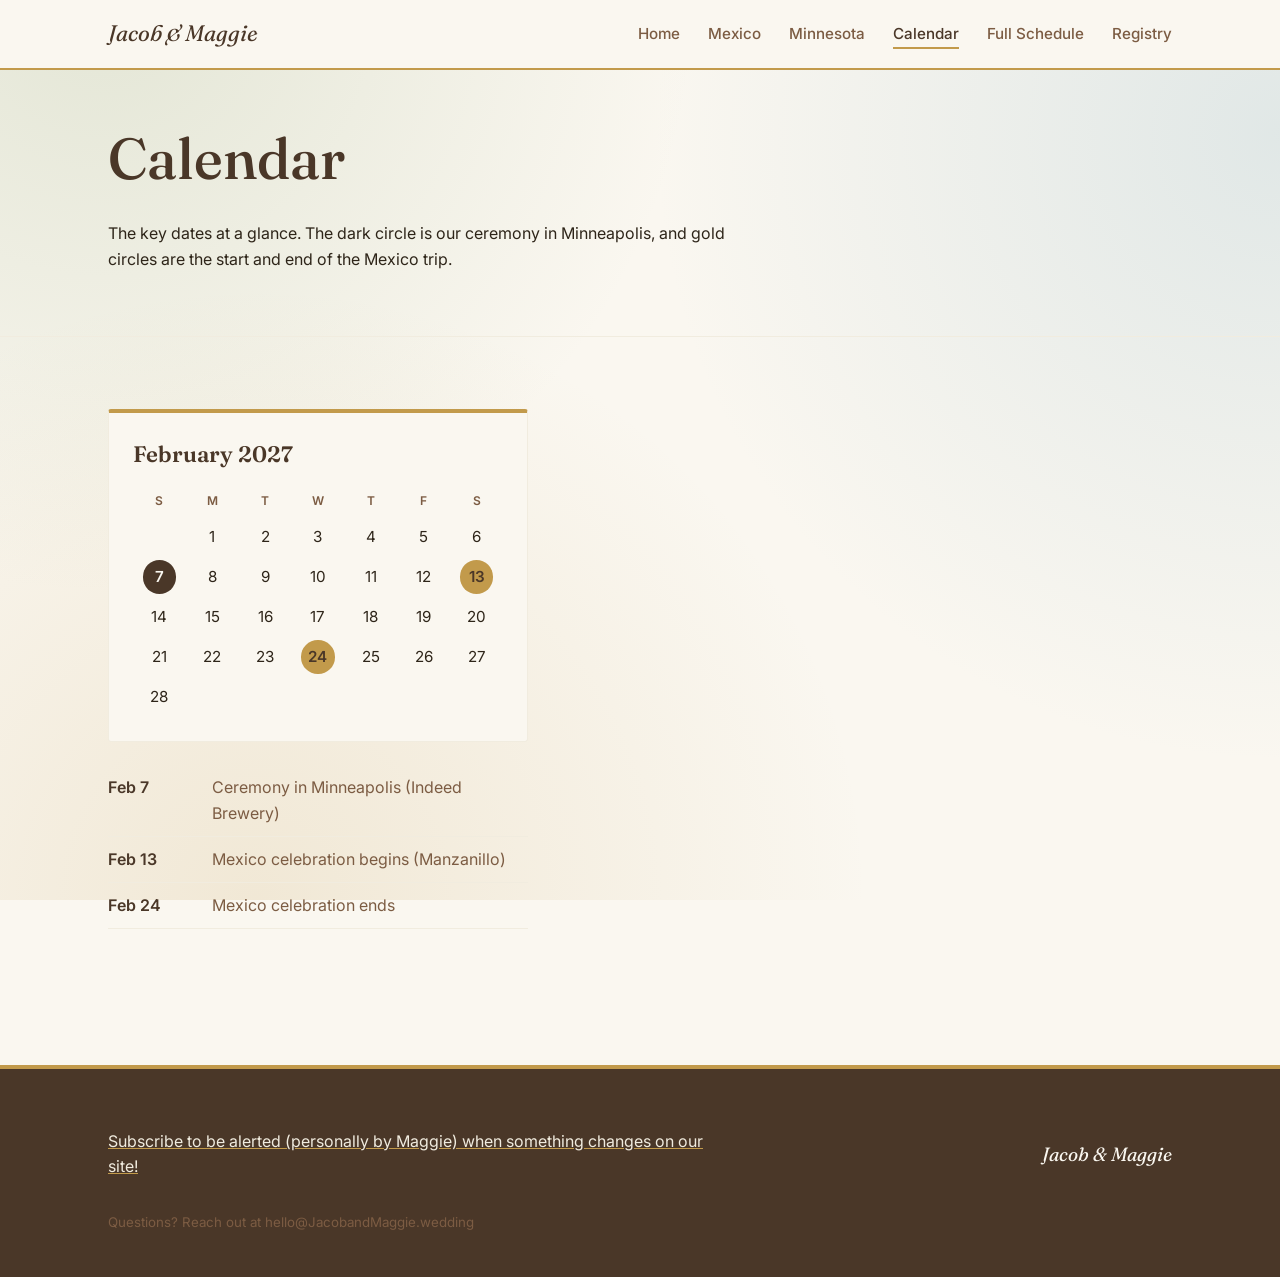
==== calendar.html @ b2e6bac9 "updates" ====
<!DOCTYPE html>
<html lang="en">
<head>
<meta charset="UTF-8">
<meta name="viewport" content="width=device-width, initial-scale=1.0">
<title>Calendar — Jacob &amp; Maggie</title>
<link rel="preconnect" href="https://fonts.googleapis.com">
<link href="https://fonts.googleapis.com/css2?family=Fraunces:ital,wght@0,300;0,500;0,600;1,500&family=Inter:wght@400;500;600&display=swap" rel="stylesheet">
<link rel="stylesheet" href="css/style.css">
<link rel="stylesheet" href="css/plan.css">
</head>
<body>
<a class="skip-link" href="#main">Skip to content</a>

<header class="site-nav">
  <div class="container">
    <a class="brand" href="index.html">Jacob &amp; Maggie</a>
    <button class="nav-toggle" aria-label="Toggle menu" aria-expanded="false">&#9776;</button>
    <ul class="nav-links">
      <li><a href="index.html">Home</a></li>
      <li><a href="mexico.html">Mexico</a></li>
      <li><a href="minnesota.html">Minnesota</a></li>
      <li><a href="calendar.html" aria-current="page">Calendar</a></li>
      <li><a href="schedule.html">Full Schedule</a></li>
      <li><a href="registry.html">Registry</a></li>
    </ul>
  </div>
</header>

<main id="main">

  <section class="page-hero">
    <div class="container">
      <h1>Calendar</h1>
      <p>The key dates at a glance. The dark circle is our ceremony in Minneapolis, and gold circles are the start and end of the Mexico trip.</p>
    </div>
  </section>

  <section>
    <div class="container">
      <div class="calendar-card">
        <table class="calendar-table">
          <caption id="cal-title"></caption>
          <thead>
            <tr>
              <th scope="col" abbr="Sunday">S</th><th scope="col" abbr="Monday">M</th><th scope="col" abbr="Tuesday">T</th>
              <th scope="col" abbr="Wednesday">W</th><th scope="col" abbr="Thursday">T</th><th scope="col" abbr="Friday">F</th>
              <th scope="col" abbr="Saturday">S</th>
            </tr>
          </thead>
          <tbody id="cal-body"></tbody>
        </table>
      </div>
      <ul class="calendar-events" id="cal-events"></ul>
    </div>
  </section>

</main>

<footer class="site-footer">
  <div class="container">
    <p><a href="https://tally.so/r/NpajAW">Subscribe to be alerted (personally by Maggie) when something changes on our site!</a></p>
    <span class="footer-brand">Jacob &amp; Maggie</span>
    <small>Questions? Reach out at hello@JacobandMaggie.wedding</small>
  </div>
</footer>

<script src="js/main.js"></script>
<script>
// ---- CALENDAR settings: edit these to change the month or events ----
var CALENDAR = {
  year: 2027,
  month: 2,            // 1 = January ... 12 = December
  events: [
    { day: 7,  label: 'Ceremony in Minneapolis (Indeed Brewery)', wedding: true },
    { day: 13, label: 'Mexico celebration begins (Manzanillo)' },
    { day: 24, label: 'Mexico celebration ends' }
  ]
};

(function () {
  var months = ['January','February','March','April','May','June','July','August','September','October','November','December'];
  var y = CALENDAR.year, m = CALENDAR.month - 1;
  var first = new Date(y, m, 1).getDay();
  var days = new Date(y, m + 1, 0).getDate();
  var byDay = {};
  CALENDAR.events.forEach(function (e) { byDay[e.day] = e; });
  document.getElementById('cal-title').textContent = months[m] + ' ' + y;
  var html = '', d = 1;
  for (var row = 0; row < 6 && d <= days; row++) {
    html += '<tr>';
    for (var col = 0; col < 7; col++) {
      if ((row === 0 && col < first) || d > days) { html += '<td></td>'; }
      else {
        var ev = byDay[d];
        var cls = ev ? (ev.wedding ? 'has-event is-wedding' : 'has-event') : '';
        html += '<td class="' + cls + '"><span>' + d + '</span></td>';
        d++;
      }
    }
    html += '</tr>';
  }
  document.getElementById('cal-body').innerHTML = html;
  var list = '';
  CALENDAR.events.forEach(function (e) {
    list += '<li><span class="cal-date">' + months[m].slice(0, 3) + ' ' + e.day + '</span><span class="cal-label">' + e.label + '</span></li>';
  });
  document.getElementById('cal-events').innerHTML = list;
})();
</script>
</body>
</html>
---- css/style.css ----
/* =========================================================
   Jacob & Maggie — Wedding Site
   Design tokens
   ========================================================= */
:root {
  --cream: #FAF7F0;
  --cream-alt: #F1ECDF;
  --sage: #A9BA92;
  --sage-dark: #7E9468;
  --sky: #9FC0CE;
  --sky-dark: #6E9CAE;
  --walnut: #4A3728;
  --walnut-light: #7C5C43;
  --gold: #C29A4B;
  --gold-light: #DDBE85;
  --ink: #2E2519;

  --font-display: 'Fraunces', serif;
  --font-body: 'Inter', sans-serif;

  --max-width: 1120px;
  --radius: 3px;
}

* { box-sizing: border-box; }

html { scroll-behavior: smooth; }

body {
  margin: 0;
  font-family: var(--font-body);
  color: var(--ink);
  background-color: var(--cream);
  background-image:
    radial-gradient(circle at 8% 0%, rgba(169, 186, 146, 0.28), transparent 40%),
    radial-gradient(circle at 100% 15%, rgba(159, 192, 206, 0.28), transparent 42%),
    radial-gradient(circle at 20% 100%, rgba(194, 154, 75, 0.16), transparent 45%);
  background-attachment: fixed;
  background-repeat: no-repeat;
  line-height: 1.6;
  -webkit-font-smoothing: antialiased;
}

h1, h2, h3, h4 {
  font-family: var(--font-display);
  color: var(--walnut);
  margin: 0 0 0.5em;
  font-weight: 600;
  line-height: 1.15;
}

h1 { font-size: clamp(2.4rem, 5vw, 3.6rem); font-weight: 500; }
h2 { font-size: clamp(1.7rem, 3vw, 2.3rem); }
h3 { font-size: 1.3rem; }

p { max-width: 62ch; }

a {
  color: var(--walnut);
  text-decoration-color: var(--gold);
}

.container {
  max-width: var(--max-width);
  margin: 0 auto;
  padding: 0 1.75rem;
}

/* Skip link for keyboard/screen-reader users */
.skip-link {
  position: absolute;
  left: -999px;
  top: auto;
  background: var(--walnut);
  color: var(--cream);
  padding: 0.75rem 1.25rem;
  z-index: 200;
}
.skip-link:focus {
  left: 1rem;
  top: 1rem;
}

/* =========================================================
   Navigation
   ========================================================= */
.site-nav {
  position: sticky;
  top: 0;
  z-index: 100;
  background: var(--cream);
  border-bottom: 2px solid var(--gold);
}

.site-nav .container {
  display: flex;
  align-items: center;
  justify-content: space-between;
  min-height: 4.25rem;
}

.site-nav .brand {
  font-family: var(--font-display);
  font-style: italic;
  font-size: 1.4rem;
  color: var(--walnut);
  text-decoration: none;
}

.nav-links {
  display: flex;
  gap: 1.75rem;
  list-style: none;
  margin: 0;
  padding: 0;
}

.nav-links a {
  text-decoration: none;
  font-size: 0.95rem;
  font-weight: 500;
  color: var(--walnut-light);
  padding-bottom: 4px;
  border-bottom: 2px solid transparent;
  transition: border-color 0.2s ease, color 0.2s ease;
}

.nav-links a:hover,
.nav-links a[aria-current="page"] {
  color: var(--walnut);
  border-bottom-color: var(--gold);
}

.nav-toggle {
  display: none;
  background: none;
  border: 1px solid var(--walnut-light);
  border-radius: var(--radius);
  padding: 0.4rem 0.6rem;
  font-size: 1.1rem;
  color: var(--walnut);
  cursor: pointer;
}

@media (max-width: 760px) {
  .nav-toggle { display: block; }
  .nav-links {
    position: absolute;
    top: 4.25rem;
    left: 0;
    right: 0;
    background: var(--cream);
    flex-direction: column;
    gap: 0;
    max-height: 0;
    overflow: hidden;
    border-bottom: 2px solid var(--gold);
    transition: max-height 0.25s ease;
  }
  .nav-links.open { max-height: 20rem; }
  .nav-links li { border-top: 1px solid var(--cream-alt); }
  .nav-links a { display: block; padding: 0.9rem 1.75rem; }
}

/* =========================================================
   Hero (landing split panel)
   ========================================================= */
.hero-split {
  display: grid;
  grid-template-columns: 1.1fr 0.9fr;
  min-height: 78vh;
}

.hero-panel-walnut {
  background: var(--walnut);
  color: var(--cream);
  display: flex;
  flex-direction: column;
  justify-content: center;
  padding: 3rem 3rem;
}

.hero-panel-walnut .eyebrow-note {
  font-size: 0.95rem;
  letter-spacing: 0.02em;
  color: var(--gold-light);
  margin-bottom: 1rem;
}

.hero-panel-walnut h1 {
  color: var(--cream);
  margin-bottom: 0.6rem;
}

.hero-panel-walnut .hero-date {
  font-size: 1.1rem;
  color: var(--sky);
  margin-bottom: 1.75rem;
}

.hero-panel-scenic {
  background: linear-gradient(155deg, var(--sage) 0%, var(--sky) 100%);
  position: relative;
  overflow: hidden;
}

.hero-panel-scenic svg {
  position: absolute;
  inset: 0;
  width: 100%;
  height: 100%;
  opacity: 0.35;
}

@media (max-width: 860px) {
  .hero-split { grid-template-columns: 1fr; min-height: auto; }
  .hero-panel-scenic { min-height: 220px; }
  .hero-panel-walnut { padding: 3rem 1.75rem; }
}

/* Wave divider between hero and next section */
.divider-wave {
  display: block;
  width: 100%;
  line-height: 0;
  margin-top: -2px;
}
.divider-wave svg { width: 100%; height: 60px; display: block; }

/* =========================================================
   Buttons
   ========================================================= */
.btn {
  display: inline-block;
  font-family: var(--font-body);
  font-weight: 600;
  font-size: 0.95rem;
  padding: 0.8rem 1.6rem;
  border-radius: var(--radius);
  text-decoration: none;
  border: 2px solid transparent;
  cursor: pointer;
  transition: background 0.2s ease, color 0.2s ease, border-color 0.2s ease;
}

.btn-primary {
  background: var(--gold);
  color: var(--walnut);
  border-color: var(--gold);
}
.btn-primary:hover { background: var(--gold-light); border-color: var(--gold-light); }

.btn-outline-light {
  background: transparent;
  color: var(--cream);
  border-color: var(--cream);
}
.btn-outline-light:hover { background: var(--cream); color: var(--walnut); }

.btn-outline {
  background: transparent;
  color: var(--walnut);
  border-color: var(--walnut-light);
}
.btn-outline:hover { background: var(--walnut); color: var(--cream); border-color: var(--walnut); }

/* =========================================================
   Sections / generic layout
   ========================================================= */
section { padding: 4.5rem 0; }
.section-tight { padding: 3rem 0; }
.section-sage { background: var(--cream-alt); }

.section-heading {
  text-align: left;
  max-width: 640px;
  margin-bottom: 2.5rem;
}
.section-heading p { color: var(--walnut-light); }

/* =========================================================
   Chapter cards (Mexico / Minnesota) on landing page
   ========================================================= */
.chapters-grid {
  display: grid;
  grid-template-columns: 1fr 1fr;
  gap: 2rem;
}

.chapter-card {
  background: var(--cream);
  border: 1px solid var(--cream-alt);
  border-radius: var(--radius);
  padding: 2.25rem;
  display: flex;
  flex-direction: column;
  gap: 0.9rem;
}

.chapter-badge {
  width: 64px;
  height: 64px;
  border-radius: 50%;
  border: 2px solid var(--gold);
  display: flex;
  align-items: center;
  justify-content: center;
  font-family: var(--font-display);
  font-weight: 600;
  color: var(--walnut);
  margin-bottom: 0.5rem;
}

.chapter-card .location-line {
  color: var(--walnut-light);
  font-weight: 500;
}

@media (max-width: 760px) {
  .chapters-grid { grid-template-columns: 1fr; }
}

/* =========================================================
   Detail page hero (Mexico / Minnesota pages)
   ========================================================= */
.page-hero {
  padding: 3.5rem 0 3rem;
  border-bottom: 1px solid var(--cream-alt);
}
.page-hero .location-tag {
  display: inline-block;
  color: var(--walnut-light);
  font-weight: 600;
  margin-bottom: 0.75rem;
}
.detail-grid {
  display: grid;
  grid-template-columns: repeat(3, 1fr);
  gap: 1.5rem;
  margin-top: 2rem;
}
.detail-item {
  border-left: 3px solid var(--gold);
  padding-left: 1rem;
}
.detail-item h4 { margin-bottom: 0.25rem; }
.detail-item p { margin: 0; color: var(--walnut-light); font-size: 0.95rem; }

@media (max-width: 760px) {
  .detail-grid { grid-template-columns: 1fr 1fr; }
}
@media (max-width: 500px) {
  .detail-grid { grid-template-columns: 1fr; }
}

/* =========================================================
   RSVP Form
   ========================================================= */
.rsvp-form {
  max-width: 640px;
  margin-top: 1.5rem;
}

.form-row {
  margin-bottom: 1.6rem;
}

.form-row label {
  display: block;
  font-weight: 600;
  margin-bottom: 0.4rem;
  color: var(--walnut);
}

.form-row .hint {
  display: block;
  font-weight: 400;
  color: var(--walnut-light);
  font-size: 0.85rem;
  margin-top: 0.3rem;
}

.form-row input[type="text"],
.form-row input[type="email"],
.form-row input[type="number"],
.form-row textarea,
.form-row select {
  width: 100%;
  font-family: var(--font-body);
  font-size: 1rem;
  padding: 0.6rem 0.1rem;
  border: none;
  border-bottom: 2px solid var(--walnut-light);
  background: transparent;
  color: var(--ink);
}

.form-row input:focus,
.form-row textarea:focus,
.form-row select:focus {
  outline: none;
  border-bottom-color: var(--gold);
}

.radio-pills {
  display: flex;
  gap: 0.75rem;
  flex-wrap: wrap;
}
.radio-pills label {
  font-weight: 500;
  display: inline-flex;
  align-items: center;
  gap: 0.5rem;
  border: 2px solid var(--walnut-light);
  border-radius: 999px;
  padding: 0.5rem 1.1rem;
  cursor: pointer;
  color: var(--walnut-light);
  transition: all 0.15s ease;
}
.radio-pills input { accent-color: var(--walnut); }
.radio-pills input:checked + span,
.radio-pills label:has(input:checked) {
  color: var(--walnut);
  border-color: var(--gold);
  background: var(--cream-alt);
}

.form-success {
  display: none;
  background: var(--cream-alt);
  border-left: 4px solid var(--sage-dark);
  padding: 1.5rem;
  border-radius: var(--radius);
}
.form-success.visible { display: block; }
.rsvp-form.hidden { display: none; }

.form-note {
  font-size: 0.85rem;
  color: var(--walnut-light);
  border-top: 1px dashed var(--cream-alt);
  padding-top: 1rem;
  margin-top: 2rem;
}

/* =========================================================
   Timeline (schedule page)
   ========================================================= */
.timeline {
  list-style: none;
  margin: 2rem 0 0;
  padding: 0;
  border-left: 2px solid var(--gold);
}
.timeline li {
  position: relative;
  padding: 0 0 1.9rem 1.75rem;
}
.timeline li::before {
  content: "";
  position: absolute;
  left: -7px;
  top: 4px;
  width: 12px;
  height: 12px;
  border-radius: 50%;
  background: var(--walnut);
  border: 2px solid var(--cream);
}
.timeline .time {
  display: block;
  font-weight: 600;
  color: var(--walnut-light);
  font-size: 0.9rem;
  margin-bottom: 0.15rem;
}
.timeline h4 { margin-bottom: 0.2rem; }
.timeline p { margin: 0; color: var(--walnut-light); font-size: 0.95rem; }

.schedule-toggle {
  display: flex;
  gap: 0.75rem;
  margin-bottom: 1rem;
  flex-wrap: wrap;
}
.schedule-toggle button {
  font-family: var(--font-body);
  font-weight: 600;
  padding: 0.6rem 1.3rem;
  border-radius: 999px;
  border: 2px solid var(--walnut-light);
  background: transparent;
  color: var(--walnut-light);
  cursor: pointer;
}
.schedule-toggle button[aria-selected="true"] {
  border-color: var(--gold);
  color: var(--walnut);
  background: var(--cream-alt);
}
.schedule-panel { display: none; }
.schedule-panel.active { display: block; }

/* =========================================================
   Wedding party
   ========================================================= */
.party-grid {
  display: grid;
  grid-template-columns: repeat(3, 1fr);
  gap: 2rem;
}
.party-member { text-align: left; }
.party-photo {
  width: 100%;
  aspect-ratio: 1;
  border-radius: 50%;
  background: linear-gradient(155deg, var(--sage) 0%, var(--sky) 100%);
  margin-bottom: 1rem;
}
.party-member .role {
  color: var(--walnut-light);
  font-size: 0.9rem;
  font-weight: 600;
  margin-bottom: 0.4rem;
}

@media (max-width: 760px) {
  .party-grid { grid-template-columns: repeat(2, 1fr); }
}
@media (max-width: 500px) {
  .party-grid { grid-template-columns: 1fr 1fr; gap: 1.2rem; }
}

/* =========================================================
   Registry
   ========================================================= */
.registry-grid {
  display: grid;
  grid-template-columns: repeat(3, 1fr);
  gap: 1.75rem;
}
.registry-card {
  border: 1px solid var(--cream-alt);
  border-radius: var(--radius);
  padding: 2rem;
  background: var(--cream);
}
.registry-card .icon {
  width: 42px;
  height: 42px;
  border-radius: 50%;
  background: var(--cream-alt);
  border: 2px solid var(--gold);
  margin-bottom: 1rem;
}
@media (max-width: 760px) {
  .registry-grid { grid-template-columns: 1fr; }
}

/* =========================================================
   Footer
   ========================================================= */
.site-footer {
  background: var(--walnut);
  color: var(--cream-alt);
  border-top: 4px solid var(--gold);
  padding: 2.75rem 0;
  margin-top: 4rem;
}
.site-footer .container {
  display: flex;
  justify-content: space-between;
  align-items: center;
  flex-wrap: wrap;
  gap: 1rem;
}
.site-footer a { color: var(--cream-alt); }
.site-footer .footer-brand {
  font-family: var(--font-display);
  font-style: italic;
  font-size: 1.2rem;
  color: var(--cream);
}
.site-footer small { color: var(--walnut-light); }

/* Reduced motion */
@media (prefers-reduced-motion: reduce) {
  html { scroll-behavior: auto; }
  * { transition: none !important; }
}
---- css/plan.css ----
/* New styles for: back link, calendar, and day-of plan pages.
   Loaded in addition to css/style.css (uses its color variables). */

.back-link {
  display: inline-block;
  margin-bottom: 1.25rem;
  font-size: 0.9rem;
  font-weight: 500;
  color: var(--walnut-light);
  text-decoration: none;
  border-bottom: 2px solid transparent;
}
.back-link:hover { color: var(--walnut); border-bottom-color: var(--gold); }

/* Calendar */
.calendar-card {
  max-width: 420px;
  background: var(--cream);
  border: 1px solid var(--cream-alt);
  border-top: 4px solid var(--gold);
  border-radius: var(--radius);
  padding: 1.5rem;
}
.calendar-card caption {
  font-family: var(--font-display);
  font-size: 1.4rem;
  font-weight: 600;
  color: var(--walnut);
  text-align: left;
  padding-bottom: 0.75rem;
}
.calendar-table { width: 100%; border-collapse: collapse; table-layout: fixed; }
.calendar-table th { font-size: 0.75rem; font-weight: 600; color: var(--walnut-light); padding: 0.4rem 0; text-align: center; }
.calendar-table td { text-align: center; padding: 0.2rem 0; font-size: 0.95rem; }
.calendar-table td span {
  display: inline-flex; align-items: center; justify-content: center;
  width: 2.1rem; height: 2.1rem; border-radius: 50%;
}
.calendar-table td.has-event span { background: var(--gold); color: var(--walnut); font-weight: 600; }
.calendar-table td.is-wedding span { background: var(--walnut); color: var(--cream); font-weight: 600; }
.calendar-events { list-style: none; margin: 1.5rem 0 0; padding: 0; max-width: 420px; }
.calendar-events li { padding: 0.6rem 0; border-bottom: 1px solid var(--cream-alt); display: flex; gap: 1rem; }
.calendar-events .cal-date { font-weight: 600; color: var(--walnut); min-width: 5.5rem; }
.calendar-events .cal-label { color: var(--walnut-light); }

/* Day-of plan pages */
.menu-course { margin-bottom: 2rem; max-width: 640px; }
.menu-course h3 { border-bottom: 2px solid var(--gold); padding-bottom: 0.3rem; }
.menu-course ul { list-style: none; margin: 0; padding: 0; }
.menu-course li { padding: 0.5rem 0; }
.menu-course .dish { font-weight: 600; color: var(--walnut); display: block; }
.menu-course .desc { color: var(--walnut-light); font-size: 0.9rem; }

.helper-list { width: 100%; border-collapse: collapse; max-width: 820px; }
.helper-list th, .helper-list td { text-align: left; padding: 0.8rem 1rem 0.8rem 0; border-bottom: 1px solid var(--cream-alt); vertical-align: top; }
.helper-list th { font-size: 0.85rem; color: var(--walnut-light); }
.helper-list td:first-child { font-weight: 600; color: var(--walnut); }
@media (max-width: 600px) {
  .helper-list thead { display: none; }
  .helper-list tr { display: block; padding: 0.6rem 0; border-bottom: 1px solid var(--cream-alt); }
  .helper-list td { display: block; border: none; padding: 0.15rem 0; }
}

.diagram-grid { display: grid; grid-template-columns: repeat(2, 1fr); gap: 1.75rem; }
.diagram-placeholder {
  margin: 0; border: 2px dashed var(--walnut-light); border-radius: var(--radius);
  background: rgba(255, 255, 255, 0.4); min-height: 240px;
  display: flex; flex-direction: column; align-items: center; justify-content: center;
  text-align: center; padding: 1.5rem;
}
.diagram-placeholder img { max-width: 100%; height: auto; }
.diagram-placeholder figcaption { color: var(--walnut-light); font-size: 0.9rem; margin-top: 0.5rem; }
@media (max-width: 760px) { .diagram-grid { grid-template-columns: 1fr; } }

.playlist-grid { display: grid; grid-template-columns: repeat(3, 1fr); gap: 1.5rem; }
.playlist-card { border: 1px solid var(--cream-alt); border-left: 4px solid var(--sky-dark); border-radius: var(--radius); padding: 1.5rem; background: var(--cream); }
.playlist-card .moment { font-size: 0.85rem; font-weight: 600; color: var(--walnut-light); margin-bottom: 0.25rem; }
@media (max-width: 760px) { .playlist-grid { grid-template-columns: 1fr; } }
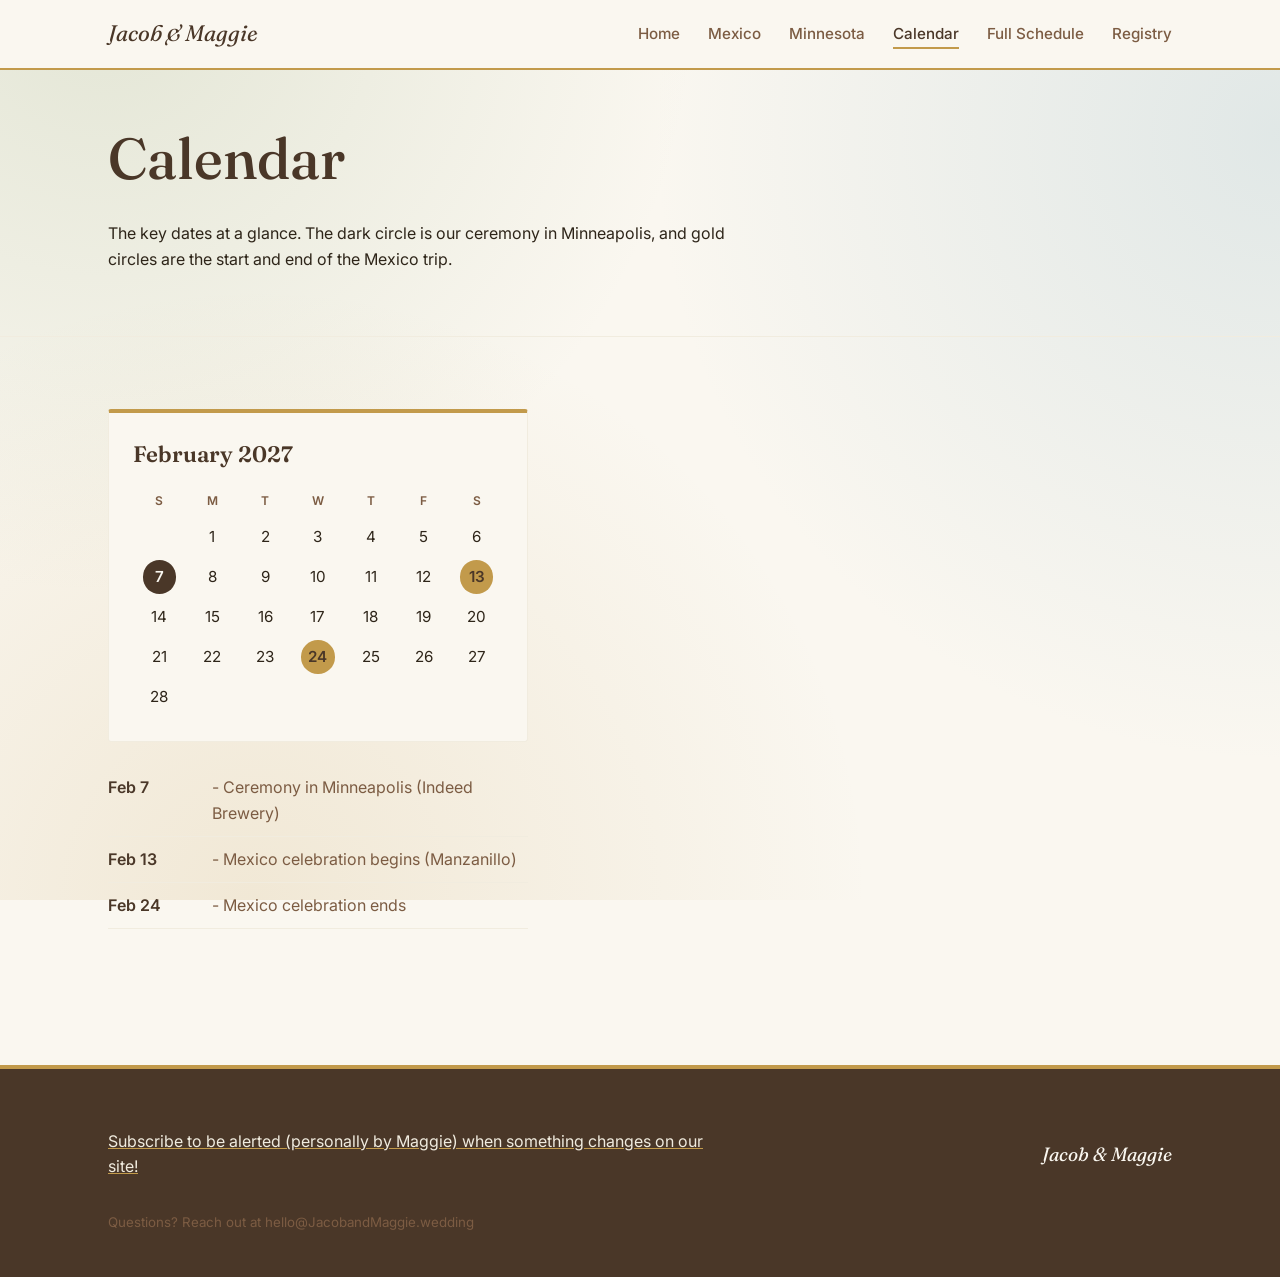
==== commit e2953fe2: "Update calendar.html" ====
--- a/calendar.html
+++ b/calendar.html
@@ -72,9 +72,9 @@
   year: 2027,
   month: 2,            // 1 = January ... 12 = December
   events: [
-    { day: 7,  label: 'Ceremony in Minneapolis (Indeed Brewery)', wedding: true },
-    { day: 13, label: 'Mexico celebration begins (Manzanillo)' },
-    { day: 24, label: 'Mexico celebration ends' }
+    { day: 7,  label: ' - Ceremony in Minneapolis (Indeed Brewery)', wedding: true },
+    { day: 13, label: ' - Mexico celebration begins (Manzanillo)' },
+    { day: 24, label: ' - Mexico celebration ends' }
   ]
 };
 
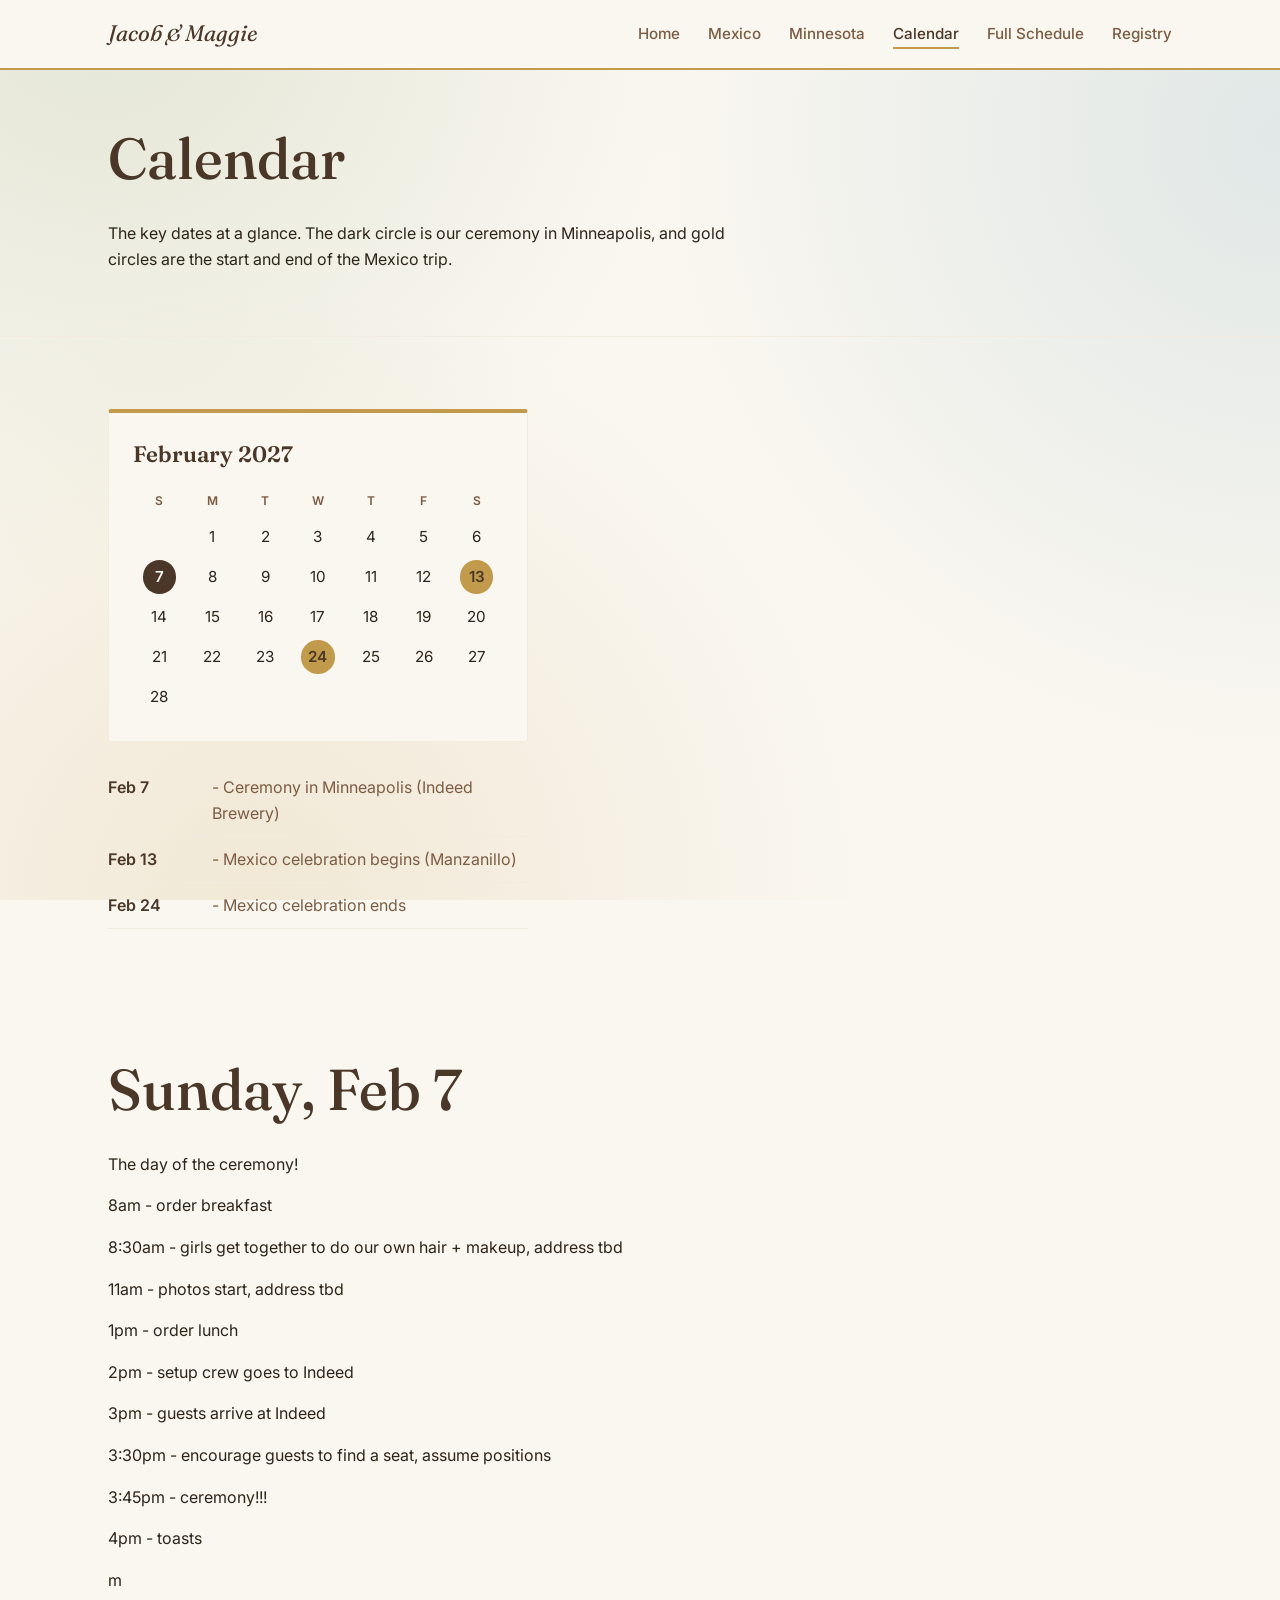
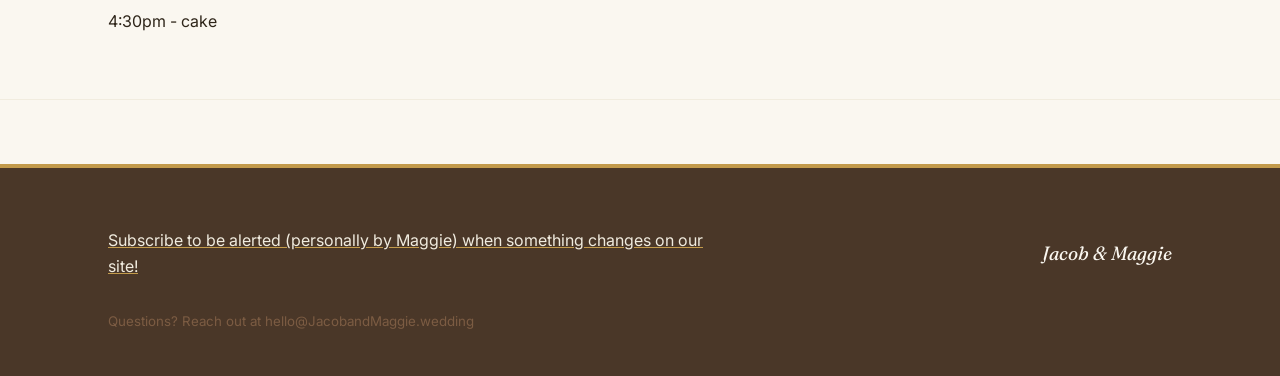
==== commit 88bb4804: "Update calendar.html" ====
--- a/calendar.html
+++ b/calendar.html
@@ -52,6 +52,23 @@
         </table>
       </div>
       <ul class="calendar-events" id="cal-events"></ul>
+    </div>
+  </section>
+  
+  <section class="page-hero">
+    <div class="container">
+      <h1>Sunday, Feb 7</h1>
+      <p>The day of the ceremony!</p>
+      <p>8am - order breakfast </p>
+      <p>8:30am - girls get together to do our own hair + makeup, address tbd</p>
+      <p>11am - photos start, address tbd</p>
+      <p>1pm - order lunch</p>
+      <p>2pm - setup crew goes to Indeed</p>
+      <p>3pm - guests arrive at Indeed</p>
+      <p>3:30pm - encourage guests to find a seat, assume positions</p>
+      <p>3:45pm - ceremony!!!</p>
+      <p>4pm - toasts</p>m
+      <p>4:30pm - cake</p>
     </div>
   </section>
 
